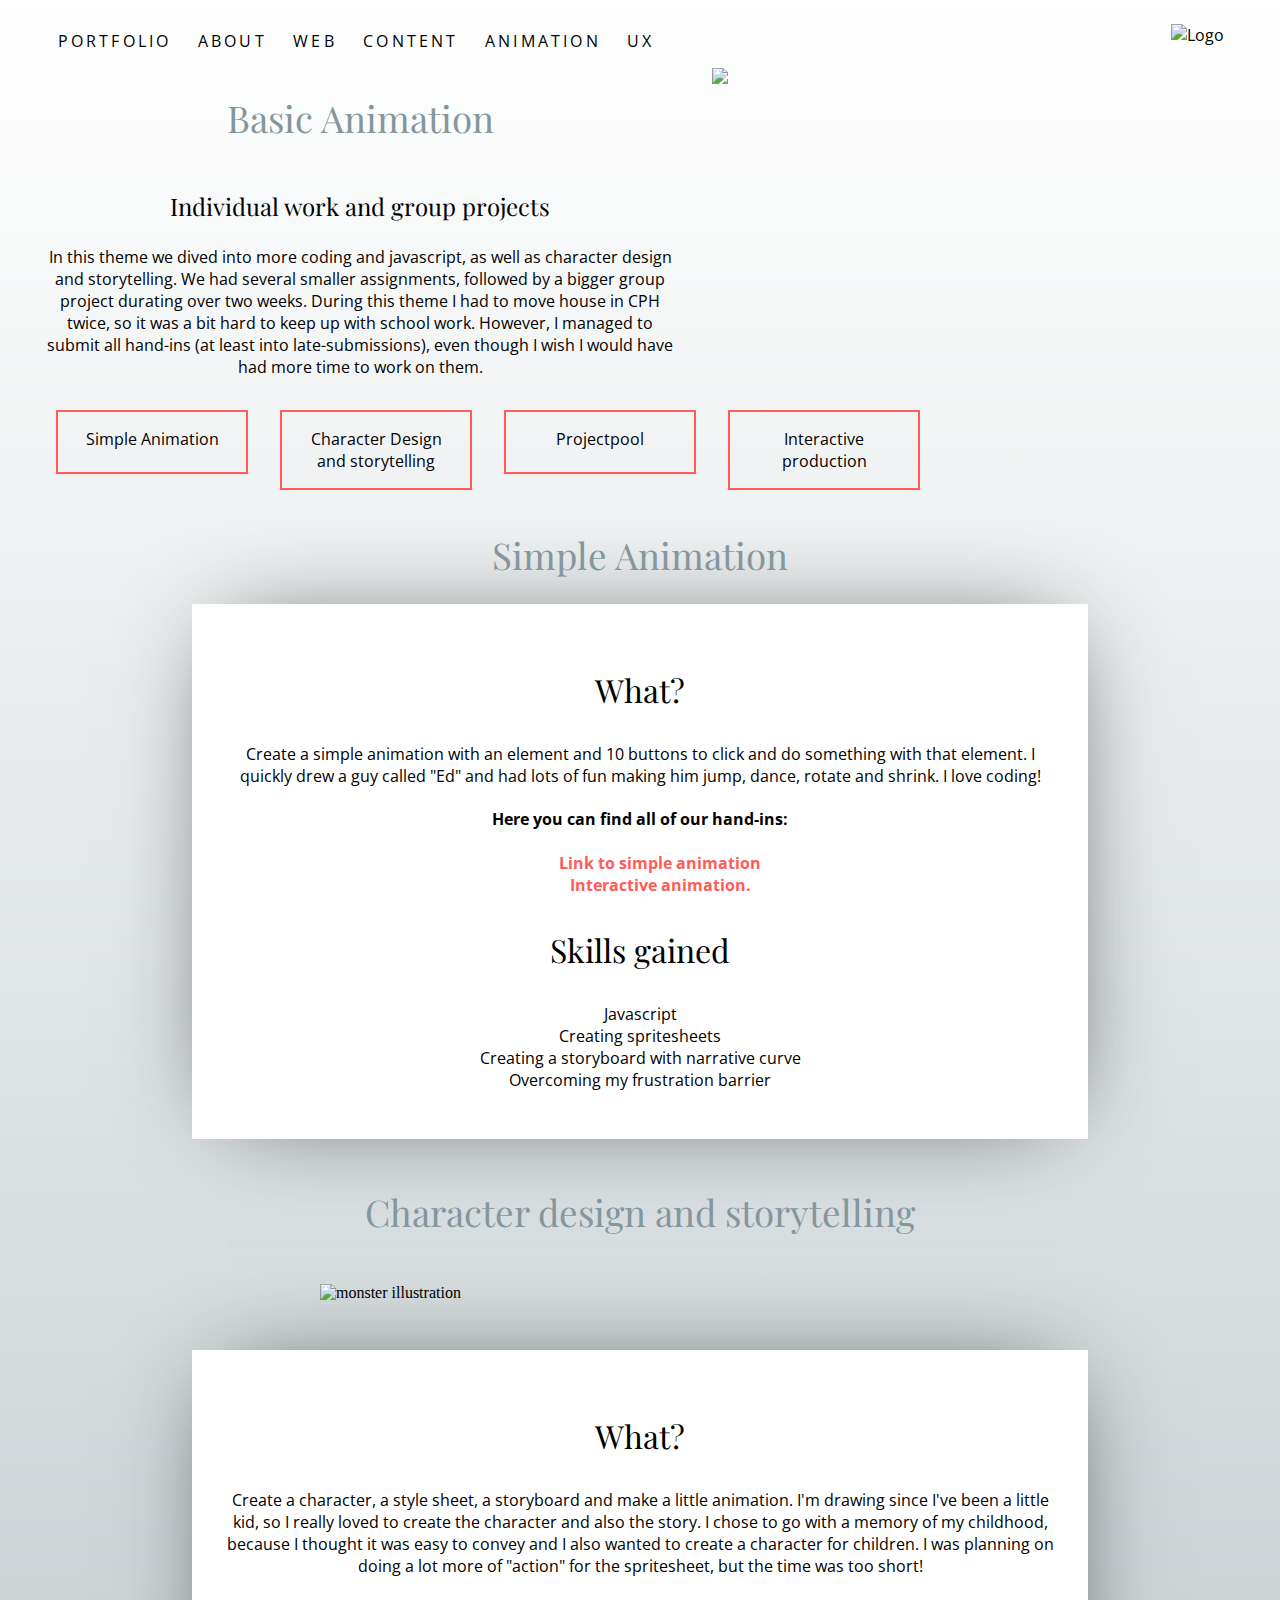
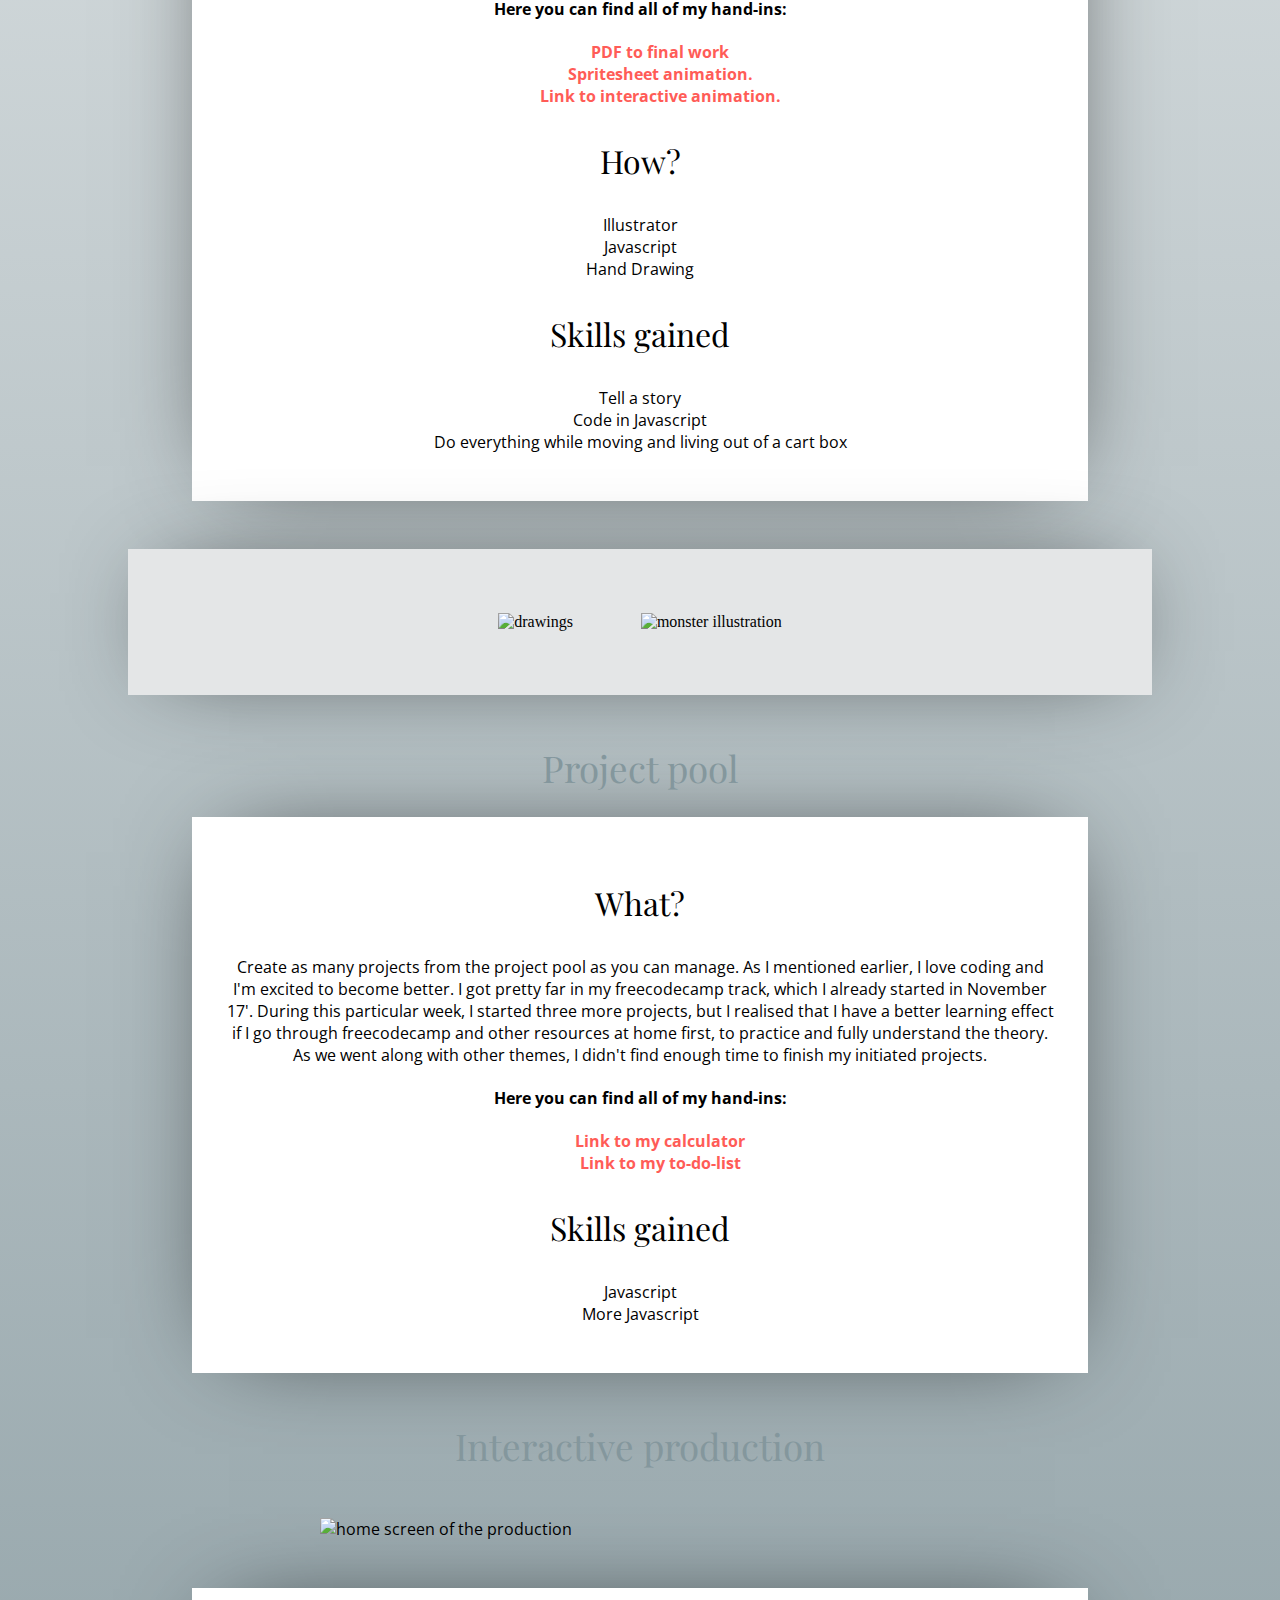
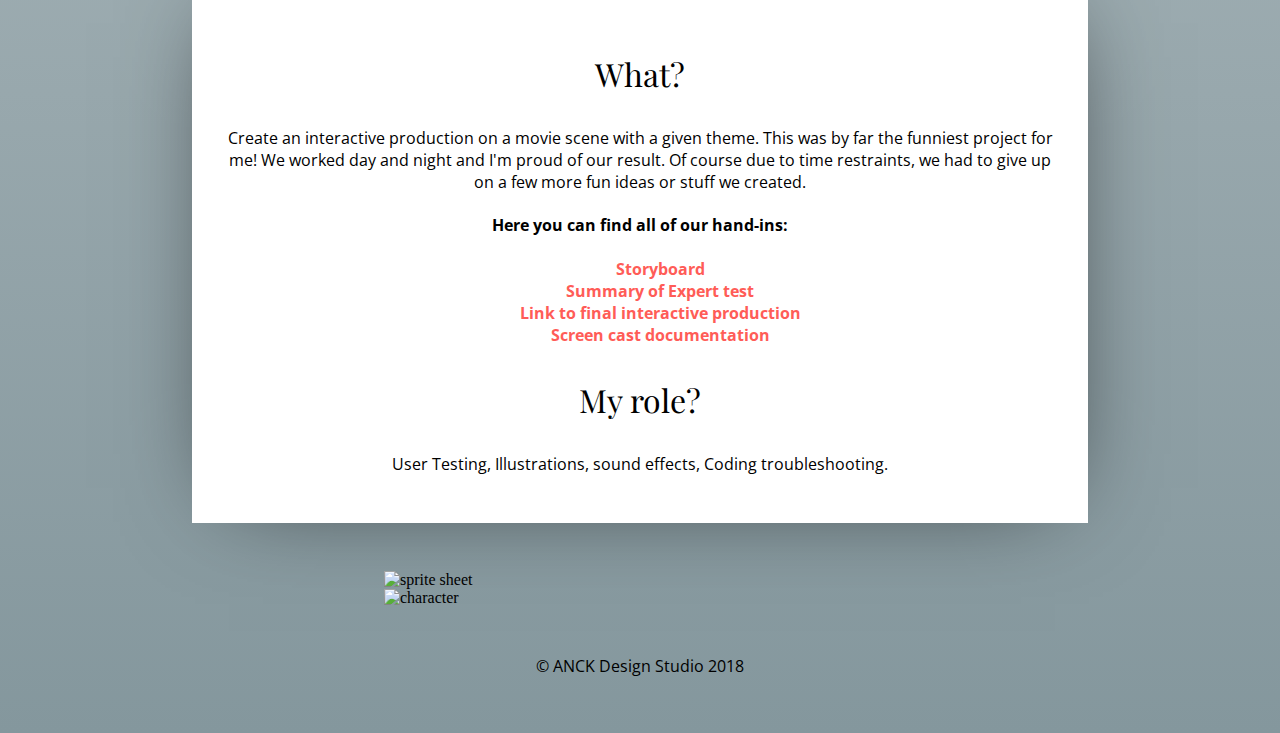
==== basicanimation.html @ 045bca90 "first commit" ====
<!DOCTYPE html>
<html lang="en">
<head>
  <meta charset="UTF-8">
  <meta name="viewport" content="width=device-width, initial-scale=1.0">
  <link rel="stylesheet" type="text/css" href="style.css">
  <link href="https://fonts.googleapis.com/css?family=Open+Sans:300" rel="stylesheet">
  <link href="https://fonts.googleapis.com/css?family=Playfair+Display" rel="stylesheet">
  <link rel="icon" type="image/png" href="images/Anck-logo.png">

  <title>ANCK Design
  </title>
</head>

<body class="basicanimationpage">

  <div class="logo">
    <a href="index.html"><img id="logo" src="images/Anck-logo.png" alt="Logo"></a>
  </div>
  <!-- Here starts the nav bar -->
  <nav class="navbar">
    <!-- Here starts the burger nav bar -->
    <div class="burgercontainer">
      <div class="burger1"></div>
      <div class="burger2"></div>
      <div class="burger3"></div>
    </div>
      <!-- Here ends the burger nav bar -->
    <div id="navmobile">
      <ul>
          <li><a class="navmobile" href="index.html">PORTFOLIO</a></li>
          <li><a class="navmobile" href="about.html">ABOUT</a></li>
          <li><a class="navmobile" href="basicweb.html">WEB</a></li>
          <li><a class="navmobile" href="basiccontent.html">CONTENT</a></li>
          <li><a class="navmobile" href="basicanimation.html">ANIMATION</a></li>
          <li><a class="navmobile" href="basicux.html">UX</a></li>
      </ul>
    </div>
        </nav>
<!-- Here ends the nav bar -->

<!--Here starts the main section -->
<main>
  <section class="sectionweb1">
    <h1 class="sectionheader1">Basic Animation</h1>
    <h2>Individual work and group projects</h2>
    <p>In this theme we dived into more coding and javascript, as well as character design and storytelling. We had several smaller assignments, followed by a bigger group project durating over two weeks. During this theme I had to move house in CPH twice, so it was a bit hard to keep up with school work. However, I managed to submit all hand-ins (at least into late-submissions), even though I wish I would have had more time to work on them.</p>
    <img class="lionintro" src="images/basic-animation-intro.png">
  </section>

<div class="buttons">
    <div class="firstbutton"><a href="#simpleanimation" class="firstbutton">Simple Animation</a></div>
    <div class="thirdbutton"><a href="#storytelling" class="secondbutton">Character Design and storytelling</a></div>
    <div class="secondbutton"><a href="#projectpool" class="firstbutton">Projectpool</a></div>
    <div class="thirdbutton"><a href="#interaction" class="secondbutton">Interactive production</a></div>
</div>


  <!--Here is the section about individual projects simple animatin and character design-->
    <section id="simpleanimation">
      <h1 class="sectionheader1">Simple Animation</h1>
      <a href="http://anckdesign.com/01-web/animations/animations.html"></a>
      <div class="responsiveweb1">
        <h3>What?</h3>
        <p>Create a simple animation with an element and 10 buttons to click and do something with that element. I quickly drew a guy called "Ed" and had lots of fun making him jump, dance, rotate and shrink. I love coding!</p>
        <h4>Here you can find all of our hand-ins:</h4>
        <ul>
          <li><a class="linkstoprojects" href="http://anckdesign.com/01-web/animations/animations.html" target="_blank">Link to simple animation</a></li>
          <li><a class="linkstoprojects" href="http://exnuncdesigns.com/kea/01-web/animation/project/crazystupidlove.html" target="_blank">Interactive animation.</a></li>
        </ul>
        <h3>Skills gained</h3>
        <p>Javascript<br>Creating spritesheets<br>Creating a storyboard with narrative curve<br>Overcoming my frustration barrier</p>
      </div>
    </section>

  <!--Here is the section about the group project in basic redesign-->
  <section id="storytelling">
    <h1 class="sectionheader1">Character design and storytelling</h1>
    <img class="desktop" src="images/monsterfamily.png" alt="monster illustration">
    <div class="responsiveweb1">
      <h3>What?</h3>
      <p>Create a character, a style sheet, a storyboard and make a little animation. I'm drawing since I've been a little kid, so I really loved to create the character and also the story. I chose to go with a memory of my childhood, because I thought it was easy to convey and I also wanted to create a character for children. I was planning on doing a lot more of "action" for the spritesheet, but the time was too short! </p>
      <h4>Here you can find all of my hand-ins:</h4>
      <ul>
        <li><a class="linkstoprojects" href="images/Storyboard-storytelling.pdf" target="_blank">PDF to final work</a></li>
        <li><a class="linkstoprojects" href="http://www.anckdesign.com/01-web/storytelling/spritesheet.html" target="_blank">Spritesheet animation.</a></li>
        <li><a class="linkstoprojects" href="http://anckdesign.com/01-web/interactions/" target="_blank">Link to interactive animation.</a></li>
      </ul>
      <h3>How?</h3>
      <p>Illustrator<br>Javascript<br>Hand Drawing</p>
      <h3>Skills gained</h3>
      <p>Tell a story<br>Code in Javascript<br>Do everything while moving and living out of a cart box</p>
    </div>
    <div id="monster-responsiveweb"class="responsiveweb2">
      <img src="images/monster2.png" alt="drawings">
      <img id="monster" src="images/Monster.png" alt="monster illustration">


    </div>

  </section>
  <!-- here is the section about the project pool-->
  <section id="projectpool">

    <h1 class="sectionheader1">Project pool</h1>
    <div class="responsiveweb1">
      <h3>What?</h3>
      <p>Create as many projects from the project pool as you can manage. As I mentioned earlier, I love coding and I'm excited to become better. I got pretty far in my freecodecamp track, which I already started in November 17'. During this particular week, I started three more projects, but I realised that I have a better learning effect if I go through freecodecamp and other resources at home first, to practice and fully understand the theory. As we went along with other themes, I didn't find enough time to finish my initiated projects.</p>
      <h4>Here you can find all of my hand-ins:</h4>
      <ul>
        <li><a class="linkstoprojects" href="http://anckdesign.com/01-web/projectpool/calculator.html" target="_blank">Link to my calculator</a></li>
        <li><a class="linkstoprojects" href="http://anckdesign.com/01-web/projectpool/todolist.html" target="_blank">Link to my to-do-list</a></li>
      </ul>
      <h3>Skills gained</h3>
      <p>Javascript<br>More Javascript</p>
    </div>

  </section>
  <!-- here is the section about the group project on an interactive movie scene-->
  <section id="interaction">
    <h1 class="sectionheader1">Interactive production</h1>
    <a href="http://exnuncdesigns.com/kea/01-web/animation/project/crazystupidlove.html" target="_blank"><img class="desktop" src="images/crazystupid.png" alt="home screen of the production"></a>
    <div class="responsiveweb1">
      <h3>What?</h3>
      <p>Create an interactive production on a movie scene with a given theme. This was by far the funniest project for me! We worked day and night and I'm proud of our result. Of course due to time restraints, we had to give up on a few more fun ideas or stuff we created.</p>
      <h4>Here you can find all of our hand-ins:</h4>
      <ul>
        <li><a class="linkstoprojects" href="http://exnuncdesigns.com/kea/01-web/animation/project/crazystupidlove.html">Storyboard</a></li>
        <li><a class="linkstoprojects" href="http://exnuncdesigns.com/kea/01-web/animation/project/crazystupidlove.html">Summary of Expert test</a></li>
        <li><a class="linkstoprojects" href="http://exnuncdesigns.com/kea/01-web/animation/project/crazystupidlove.html">Link to final interactive production</a></li>
        <li><a class="linkstoprojects" href="https://www.youtube.com/watch?v=Ic0YAn332bM&feature=youtu.be">Screen cast documentation</a></li>
      </ul>
      <h3>My role?</h3>
      <p>User Testing, Illustrations, sound effects, Coding troubleshooting.</p>

    </div>
    <div class="responsiveweb3">
      <img src="images/Emma-ryan.png" alt="sprite sheet">
      <img src="images/zombi_love_reflect.png" alt="character">
    </div>


  </section>

  <!--Here starts the footer-->

    <footer>
      <p class="footertext">&copy; ANCK Design Studio 2018</p>
    </footer>

  <!--Here ends the footer-->
  </main>
  <script src="script.js"></script>
  </body>

  </html>
---- style.css ----
*{
 box-sizing: border-box;
}

footer {
  display: flex;
  justify-content: center;
  padding: 2em;
  font-family: "Open Sans", sans-serif;
}
a{
  font-family: "Open Sans", sans-serif;
}
a:link {
  text-decoration: none;
  color: #000000;
}
a:visited {
  color: #000000;
}
a:hover{
  color: #C0D0D6;
  cursor: pointer;
}
nav{
  cursor: pointer;
}
.intro{
  font-family: "Playfair Display", serif;
  font-size: 2.5em;
  font-weight: normal;
  margin-left: 1em;
}
.introsentence{
  font-size: 1.5em;
  font-family: "Playfair Display", serif;
  margin-left: 2em;
}


ul{
  list-style: none;
}
li{
  padding-left: 0.6em;
  padding-right: 0.6em;
}
div#navmobile{
 font-family: "Open Sans", sans-serif;
 letter-spacing: 0.2em;
}
p{
  font-family: "Open Sans", sans-sans-serif;
}
h3 {
  font-family: "Playfair Display", serif;
  font-weight: 400;
  font-size: 2em;
}
h4{
  font-family: "Open Sans", sans-sans-serif;
}
a.linkstoprojects{
  color: #ff5c57;
  font-weight: bolder;
}
#logo{
  width: 3em;
  height: auto;
  margin-right: 3em;
  margin-top: 1em;
}
.logo{
  display: flex;
  justify-content: flex-end;
}
.scrolltext{
  writing-mode: vertical-rl;
  letter-spacing: 0.4em;
  font-family: "Open Sans", sans-serif;
}

.arrowscroll img{
  width: 1em;
  height: auto;
  margin-left: 1em;
  animation: arrow 2s ease-in-out infinite;
}

@keyframes arrow {
  100%{transform: translateY(3em);}
}

/*here starts the part with the survival kit/skills general styling*/
div.text a{
  font-weight: bold;
}
div.text a:hover{
  color: #ff5c57;
}
.portfolio{
  margin: auto;
  text-align: center;
  font-family: "Open Sans", sans-serif;
  letter-spacing: 0.2em;
  font-size: 2em;
  padding: 2em;
}
.boxa{
  background-color: #D7DBDB;
  width: 12em;
  height: 14em;
  margin: 0.5em;
  font-family: "Playfair Display", serif;
  text-align: center;
  font-size: 1.5em;
}
.boxa img{
    width: auto;
    height: 11em;
    display: block;
    margin-left: auto;
    margin-right: auto;
  }
.boxb{
  background-color: #F2F3F3;
  width: 13em;
  height: 15em;
  margin: 0.5em;
  font-family: "Playfair Display", serif;
  text-align: center;
  font-size: 1.5em;
}
.boxb img{
    width: 10em;
    height: auto;
    display: block;
    margin-left: auto;
    margin-right: auto;
    padding: 1em;
  }
.boxc{
  background-color: #FFA6A4;
  width: 16em;
  height: 13em;
  margin: 0.5em;
  font-family: "Playfair Display", serif;
  text-align: center;
  font-size: 1.5em;
}
.boxc img{
    width: 13em;;
    height: auto;
    display: block;
    margin-left: auto;
    margin-right: auto;
    margin-top: 2em;
  }
.boxd{
  background-color: #C0D0D6;
  width: 14em;
  height: 14em;
  margin: 0.5em;
  font-family: "Playfair Display", serif;
  text-align: center;
  font-size: 1.5em;
}
.boxd img{
    width: 5em;
    height: auto;
    display: block;
    margin-top:1em;
    margin-left: auto;
    margin-right: auto;
  }
/* here starts the general styling for the about page*/
.aboutpage{
  background: linear-gradient(#ffffff, #C0D0D6);
  background-repeat: no-repeat;
}

.sectionheader{
  color: #ff5c57;
  font-family: "Playfair Display", serif;
  font-size: 2.3em;
  font-weight: normal;
}
.sectionheader1{
  color: #84979D;
  font-family: "Playfair Display", serif;
  font-size: 2.3em;
  font-weight: normal;
}
#aboutphoto{
  width: 35vw;
  height: auto;
  filter:grayscale(1);
}
#aboutphoto:hover{
  filter: none;
}
.aboutdescription1{
  margin-left: 1em;
  margin-right: 1em;
  text-align: left;
}
.interests{
  text-align: center;
}
img.diamond1{
  width: 2em;
  height: auto;
  margin-left: 1em;
}
img.diamond2{
  width: 4em;
  height: auto;
  margin-left: 1em;
}
img.diamond3{
  width: 6em;
  height: auto;
  margin-left: 1em;
}
/*here starts the general styling for the basic web page*/
.basicwebpage{
  background: linear-gradient(#ffffff, #D7DBDB);
  background-repeat: no-repeat;
}
img.mobile{
  display: block;
  margin: auto;
  margin-top: 3em;
  margin-bottom: 3em;
}
img.desktop{
  width: 50vw;
  height: auto;
  display: block;
  margin: auto;
  margin-top: 3em;
  margin-bottom: 3em;
  box-shadow: 2px 0px 96px -35px rgba(0,0,0,0.76);

}
div.responsiveweb1{
  background-color: #ffffff;
  width: 70vw;
  display: block;
  margin: auto;
  text-align: center;
  padding: 2em;
  margin-bottom: 3em;
  box-shadow: 2px 0px 96px -35px rgba(0,0,0,0.76);
}
div.responsiveweb2{
  background-color: #84979D;
  width: 80vw;
  display: block;
  margin: auto;
  text-align: center;
  padding: 2em;
  margin-bottom: 3em;
  box-shadow: 2px 0px 96px -35px rgba(0,0,0,0.76);
}
.responsiveweb2 img{
  width: 30vw;
  height: auto;
  margin: 2em;
  box-shadow: 2px 0px 96px -35px rgba(0,0,0,0.76);

}
#monster-responsiveweb{
  background-color: #E4E6E7;
  width: 80vw;
  display: block;
  margin: auto;
  text-align: center;
  padding: 2em;
  margin-bottom: 3em;
  box-shadow: 2px 0px 96px -35px rgba(0,0,0,0.76);
}
/*here starts the styling for the basic content page*/
.basiccontentpage{
  background: linear-gradient(#ffffff, #EEF3F4);
  background-repeat: no-repeat;
}
/*here starts the general styling for the basic animation page*/
.basicanimationpage{
  background: linear-gradient(#ffffff, #84979D);
  background-repeat: no-repeat;
}

#basicanimationintro{
  width: 400px;
  height:400px;
  background-image: url(basic-animation-intro.png);
  animation: lion 2s steps(2) infinite;
}
@keyframes lion{
  to{
    background-position: -800px 0px;
  }
}
#monster{
  box-shadow: none;
  width: 12em;
  height: auto;
}
div.responsiveweb3{
  width: 70vw;
  height: auto;
  display: block;
  margin: auto;
}
.responsiveweb3 img{
  width: 40vw;
  height: auto;
  display: block;
  margin: auto;
}
/* here starts the general styling for the basic ux page*/
.basicuxpage{
  background: linear-gradient(#ffffff, #C0D0D6);
  background-repeat: no-repeat;
}
img.app{
  width: 30vw;
  height: auto;
  margin: auto;
  display: block;
  margin-top: 3em;
  margin-bottom: 3em;
}
.basicux1{
  background-color: #84979D;
  width: 70vw;
  display: block;
  margin: auto;
  text-align: center;
  padding: 2em;
  margin-bottom: 3em;
  box-shadow: 2px 0px 96px -35px rgba(0,0,0,0.76);
}
.basicux1 img{
  width: 10vw;
  height: auto;
  margin: 2em;
}
.basicux2{
  background-color: #e6285a;
  width: 80vw;
  display: block;
  margin: auto;
  text-align: center;
  padding: 2em;
  margin-bottom: 3em;
  box-shadow: 2px 0px 96px -35px rgba(0,0,0,0.76);
}
.basicux2 img{
  width: 30vw;
  height: auto;
  margin: 2em;
  box-shadow: 2px 0px 96px -35px rgba(0,0,0,0.76);

}
/*here starts the styling for MOBILE screens*/
@media (max-width: 750px){

#logo{
  margin: auto;
  display: block;
  }

/*here is the styling for the burger menu*/
.burgercontainer{
  display: inline-block;
  cursor: pointer;
}
div.burger1{
  width: 1.7em;
  height:0.1em;
  background-color: #FF5C57;
  margin: 0.5em 0;
}
div.burger2{
  width: 1.6em;
  height:0.1em;
  background-color: #FF5C57;
  margin: 0.5em 0 0.5em 0.2em;
}
div.burger3{
  width: 2em;
  height:0.1em;
  background-color: #FF5C57;
  margin: 0.5em 0;
}
.change div.burger1 {
    -webkit-transform: rotate(-45deg) translate(-9px, 6px);
    transform: rotate(-45deg) translate(-9px, 6px);
}
.change div.burger2 {
  opacity: 0;
}
.change div.burger3 {
  -webkit-transform: rotate(45deg) translate(-8px, -8px);
    transform: rotate(45deg) translate(-8px, -8px);
}
div#navmobile{
 text-align: center;
 display: none;
 background-color: #FF5C57;
 width: 100vw;
 padding-top: 1em;
 padding-bottom: 1em;
}
a.navmobile:hover{
 color: #ffffff;
}
div.buttons{
  text-align: center;
}
/*here ends the styling for the burger menu*/
/*here is the styling for the index page as mobile and tablet version*/
.redbox{
  min-width: 100vw;
  min-height: 40vh;
  background-color: #FF5C57;
  font-family: "Playfair Display", serif;
}
.bluebox{
  width: 100vw;
  height: 15vh;
  background-color: #C0D0D6;
}
.scrolltext{
  margin-left: 2em;
  margin-top: 1em;
  letter-spacing: 0.2em;
}

.arrowscroll img{
  margin-left: 2em;
}
#junglesprite{
  background-image: url(jungle-intro-sprite-mobile.png);
  width: 331px;
  height: 300px;
  animation: jungle 2.5s steps(10) infinite;
  margin: auto;
  display: block;
}
@keyframes jungle {
  to {background-position: -3310px 0px;}
}
div#jungleposition{
  margin: auto;
  display: block;
  margin-top: -2em;
}
.intro{
  font-family: "Playfair Display", serif;
  font-size: 2em;
  font-weight: normal;
  margin-left: 1em;
}
.introsentence{
  font-size: 1em;
  font-family: "Playfair Display", serif;
  margin-left: 1em;
}
.boxa{
  display: block;
  margin: auto;
  margin-bottom: 1em;
}
.boxb{
  display: block;
  margin: auto;
  margin-bottom: 1em;
}
.boxc{
  display: block;
  margin: auto;
  margin-bottom: 1em;
}
.boxd{
  display: block;
  margin: auto;
}
img.image{
  margin-top: 1em;
}
h1.sectionheader{
 text-align: center;
}
h1.sectionheader1{
 text-align: center;
}
h2{
  text-align: center;
}
p{
  text-align: center;
  margin-left: 1em;
  margin-right: 1em;
}
/* here ends the styling of the index page*/
img#aboutphoto{
  margin: auto;
  display: block;
  width: 70vw;
  height: auto;
}
img.mobile{
  width: 80vw;
  height: auto;
  margin: auto;
  display: block;
}
.aboutdescription{
  text-align: left;
}
/* some styling of the images on the project sites for smaller screens*/
img.desktop{
  width: 80vw;
  height: auto;
}

div.responsiveweb2{
  width: 90vw;
  height: auto:
}
div.responsiveweb2 img{
  width: 60vw;
  height: auto;
}
div.basicux1 img{
  width: 20vw;
  height: auto;
}
div.basicux2 img{
  width: 60vw;
  height: auto;
}
img.basicwebintro{
  margin: auto;
  display: block;
  width: 70vw;
  height: auto;
}
img.lionintro{
  width: 80vw;
  height: auto;
  margin: auto;
  display: block;
}

}
/*here starts the styling for medium and large sized screens*/
@media (min-width: 750px){

nav li{
  display: inline-block;
}
div#navmobile{
  margin-top: -2em;
}
div.redboxflex{
  display: flex;
}
.redbox{
  width: 70vw;
  height: 100vh;
  background-color: #FF5C57;
  margin-left: 2.5em;
}
.bluebox{
  width: 20vw;
  height: 100vh;;
  background-color: #C0D0D6;
}

#junglesprite{
  background-image: url(jungle-intro-sprite3.png);
  width: 838.5px;
  height: 760px;
  animation: jungle 2.5s steps(10) infinite;
}
@keyframes jungle {
  to {background-position: -8385px 0px;}
}
#jungleposition{
  margin: auto;
  display: block;
  margin-top: -2em;
}
section.scroll{
  display: flex;
  justify-content: flex-end;
}

.intro-wrapper{
  display: flex;
  flex-direction: column;
  justify-content: center;
}
.intro{
  font-size: 2em;
  font-weight: normal;
  margin: auto;
  display: block;
  margin-bottom: 1em;
  margin-top: 1em;
}
.introsentence{

}

.portfoliogrid{
  display: grid;
  grid-template-columns: 2fr 2fr;
  grid-template-rows: 2fr 2fr;
  grid-gap: 0.5em;
  grid-template-areas:
  "boxa boxb"
  "boxc boxd";
}
.boxa{
  background-color: #FFA6A4;
  grid-area: boxa;
  filter:grayscale(1);
  width: 12em;
  height: 14em;
  justify-self: end;
  transition: width 2s, height 2s;
}
.boxa:hover{
  width: 13em;
  height: 15em;
  filter: none;
}
.boxb{
  background-color: #F2F3F3;
  grid-area: boxb;
  filter:grayscale(1);
  width: 13em;
  height: 15em;
  transition: width 2s, height 2s;
}
.boxb:hover{
  width: 14em;
  height: 16em;
  filter: none;
}
.boxc{
  background-color: #D7DBDB;
  grid-area: boxc;
  filter:grayscale(1);
  width: 16em;
  height: 13em;
  justify-self: end;
  transition: width 2s, height 2s;
}
.boxc:hover{
  width: 17em;
  height: 12em;
  filter: none;
}
.boxd{
  background-color: #C0D0D6;
  grid-area: boxd;
  filter:grayscale(1);
  width: 14em;
  height: 14em;
  transition: width 2s, height 2s;
}
.boxd:hover{
  width: 12em;
  height: 14em;
  filter: none;
}
/* here starts styling for the about page*/
#aboutp{
  grid-area: left2;
}
p.aboutdescription{
  grid-area: left3;
  align-self: flex-start;
}
#aboutphoto{
  grid-row: 2 / span 2;
}
/* here starts the styling for the basic web page*/
.sectionweb1{
  display: grid;
  grid-template-columns: 2fr 2fr;
  grid-template-rows: 1fr 0.5fr 1.5fr;
  grid-template-areas:
  "left right"
  "left2 right2"
  "left3 right3";
}
img.basicwebintro{
  grid-row: 1 / 4;
  width: 30vw;
  height: auto;
}
h1.sectionheader{
  grid-area: left;
  text-align: center;
}
h1.sectionheader1{
  grid-area: left;
  text-align: center;
}
h2{
  grid-area: left2;
  text-align: center;
  font-family: "Playfair Display", serif;
  font-weight: lighter;
  margin: 1em;
}
.sectionweb1 p{
  grid-area: left3;
  text-align: center;
  font-family: "Open Sans", sans-serif;
  align-self: flex-start;
  width: 50vw;
  margin: 0 2em 0 2em;
}

div.buttons{
  display: flex;
  flex-direction: row;
  flex-wrap: wrap;

}
div.firstbutton{
  width: 12em;
  height: 4em;
  border: 2px solid #ff5c57;
  text-align: center;
  font-family: "Open Sans", sans-serif;
  padding: 1em 1em 1em 1em;
  margin: 1em;
  margin-left: 3em;
}
div.firstbutton:hover{
  background-color: #ff5c57;
  color: #ffffff;
}
div.thirdbutton{
  width: 12em;
  height: 5em;
  border: 2px solid #ff5c57;
  text-align: center;
  font-family: "Open Sans", sans-serif;
  padding: 1em 1em 1em 1em;
  margin: 1em;
  margin-left: 1em;
}
div.thirdbutton:hover{
  background-color: #ff5c57;
  color: #ffffff;
}

div.secondbutton{
  width: 12em;
  height: 4em;
  border: 2px solid #ff5c57;
  text-align: center;
  font-family: "Open Sans", sans-serif;
  padding: 1em 1em 1em 1em;
  margin: 1em;
}
div.secondbutton:hover{
  background-color: #ff5c57;
  color: #ffffff;
}
img.lionintro{
  width: 35vw;
  height: auto;
  grid-row: 1 / 4;
}
}
/*here starts the styling for desktop and large sized screens*/
@media (min-width: 700px){

}
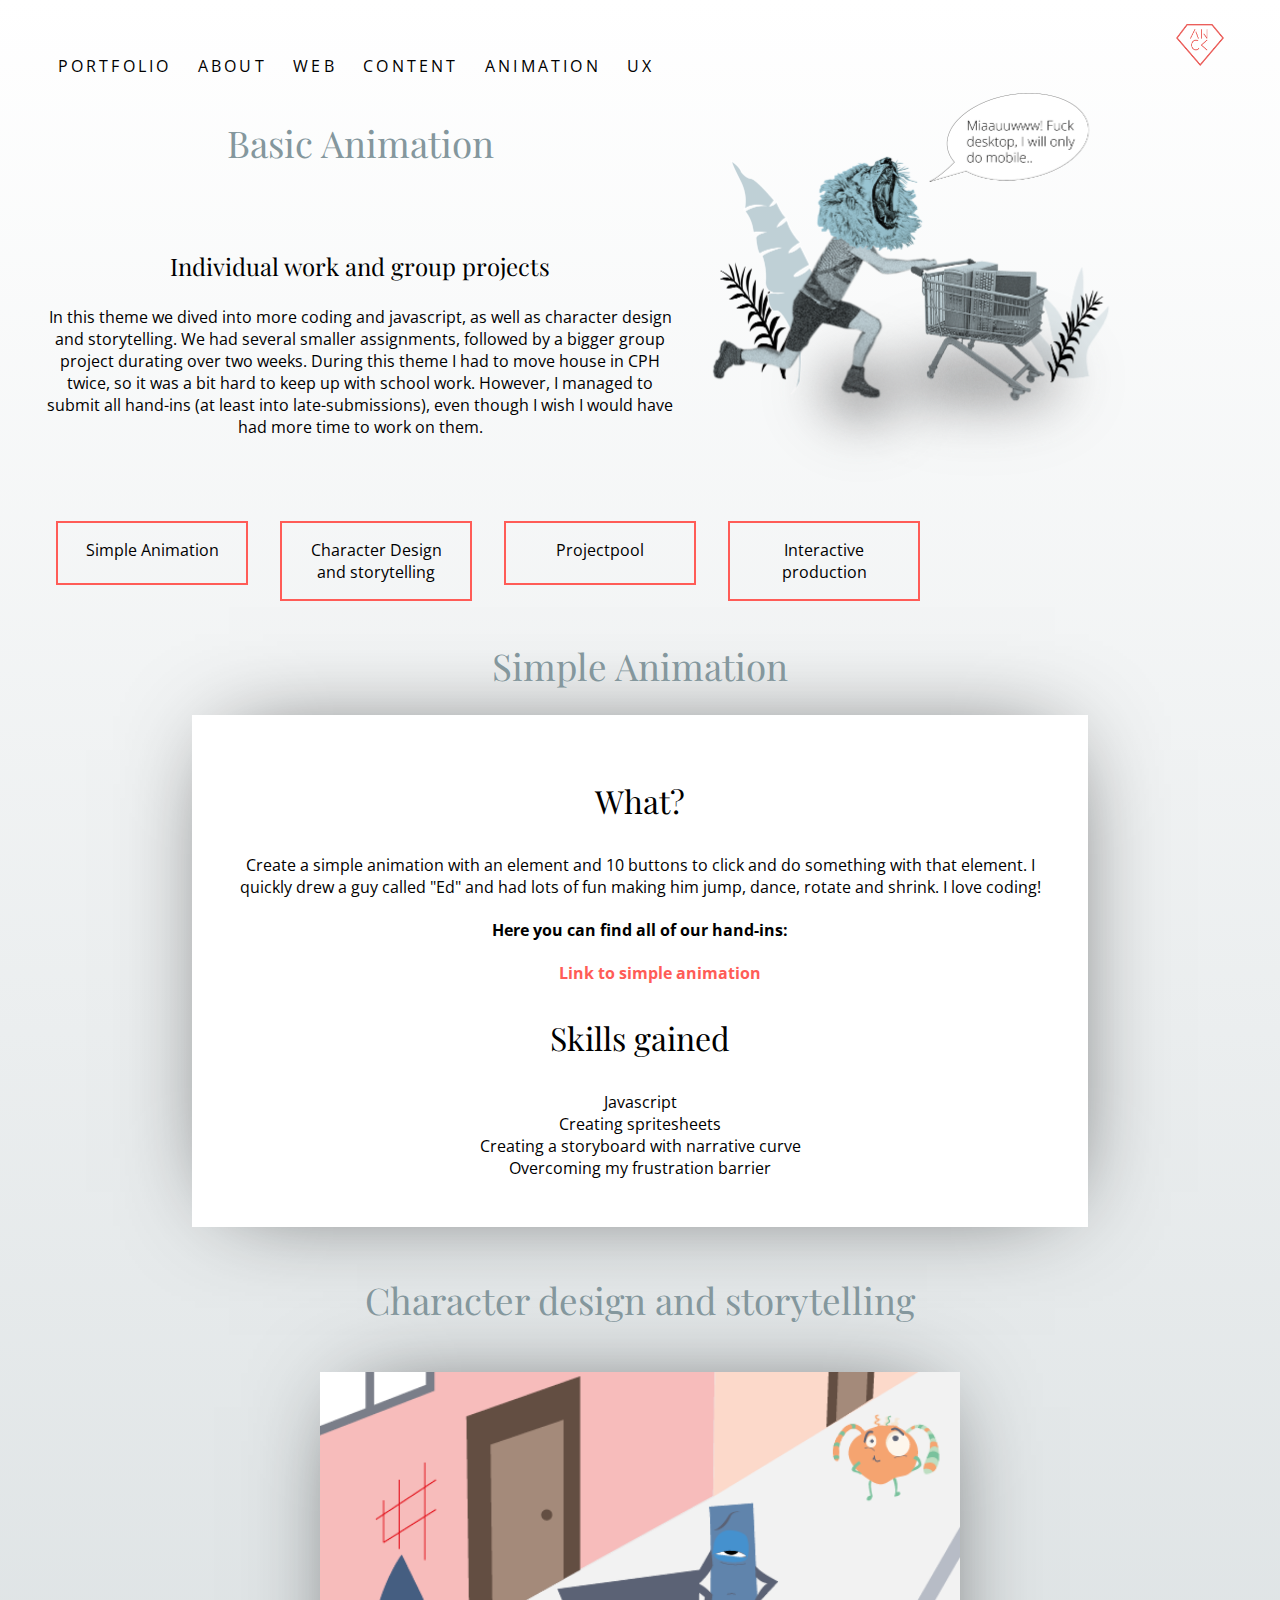
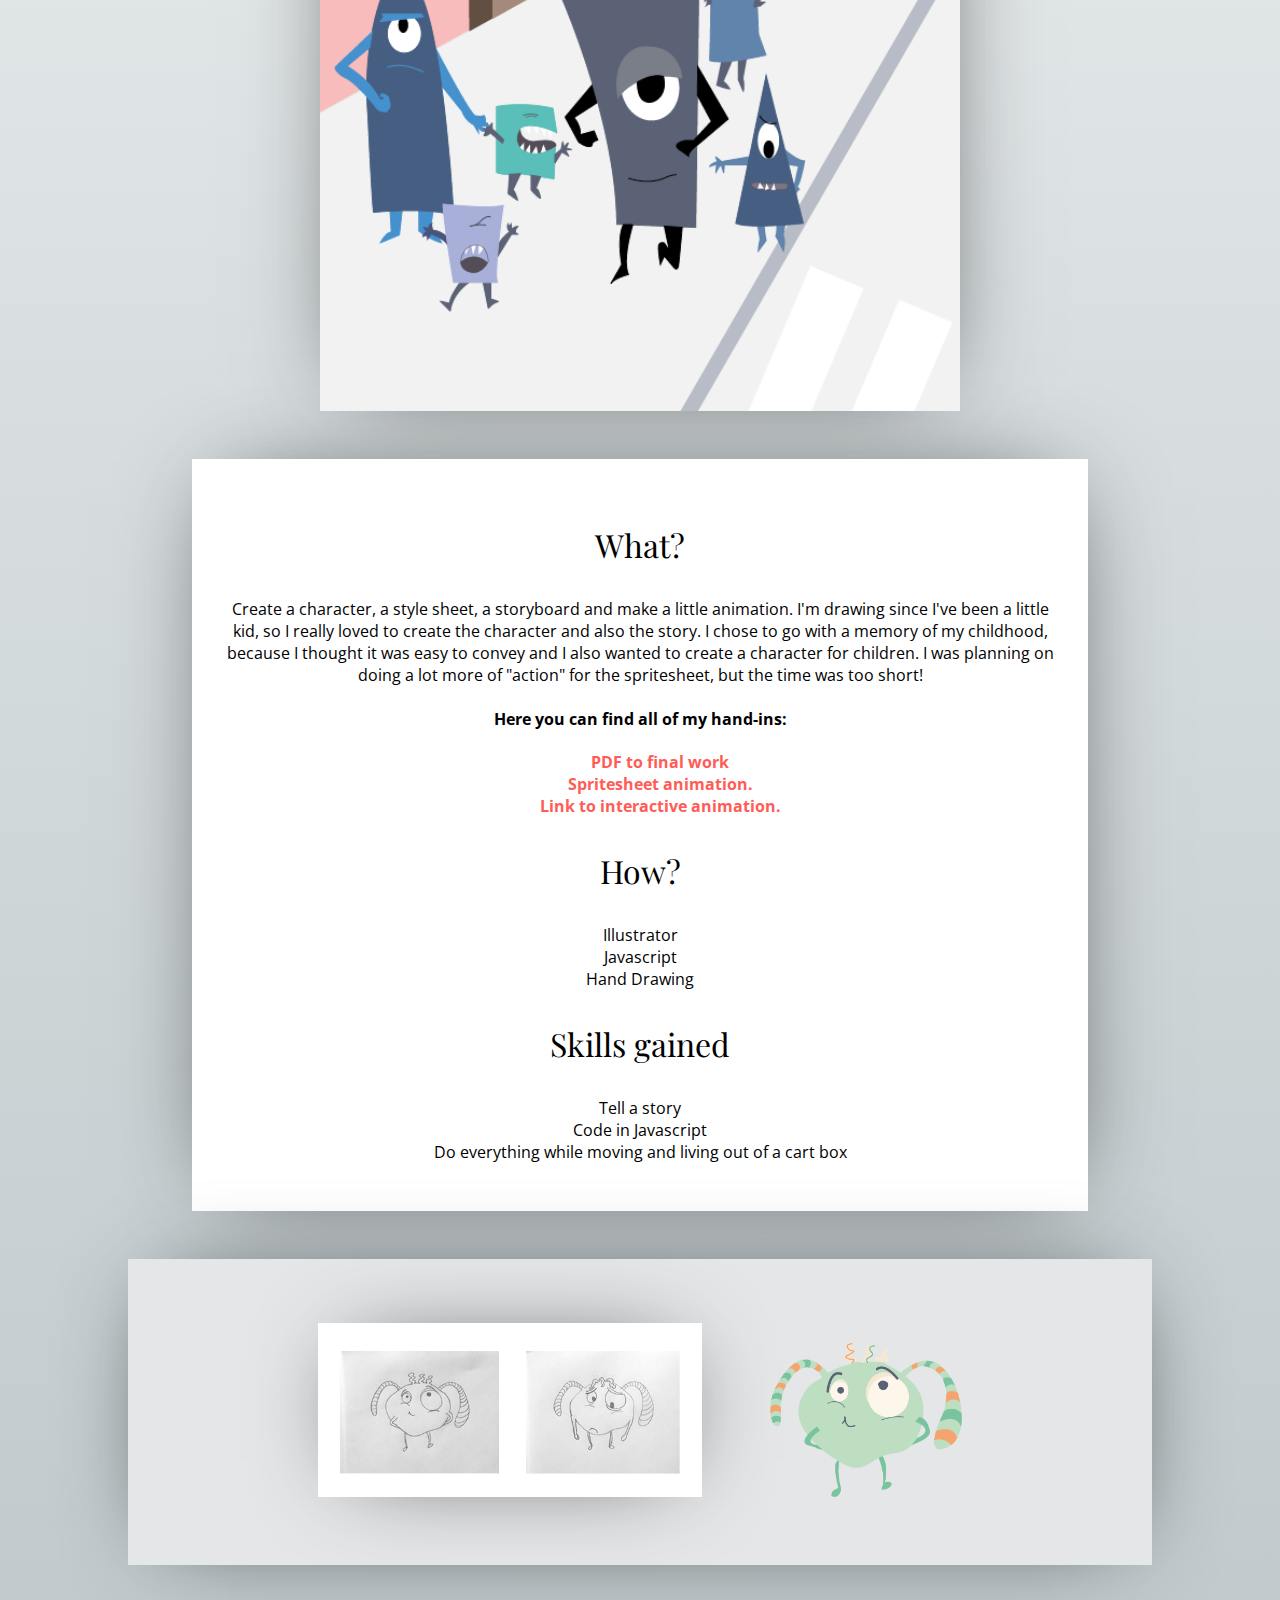
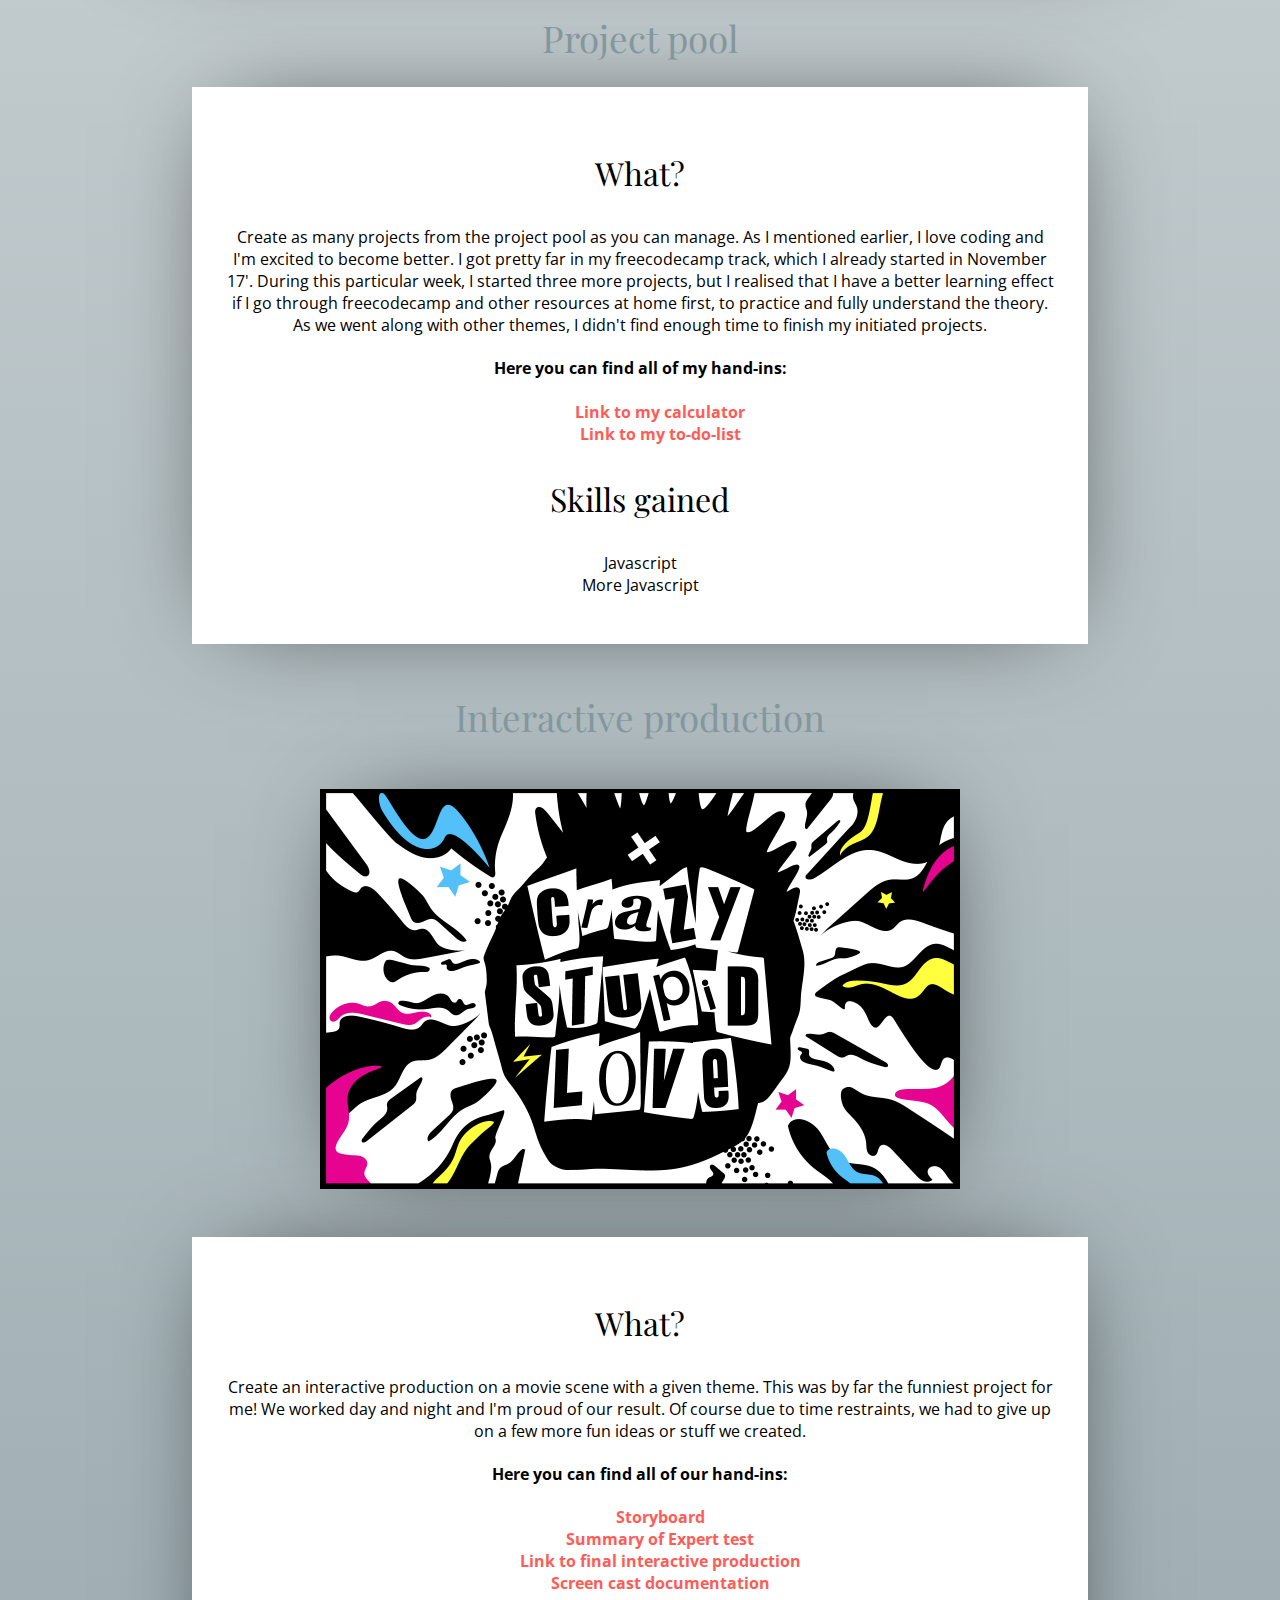
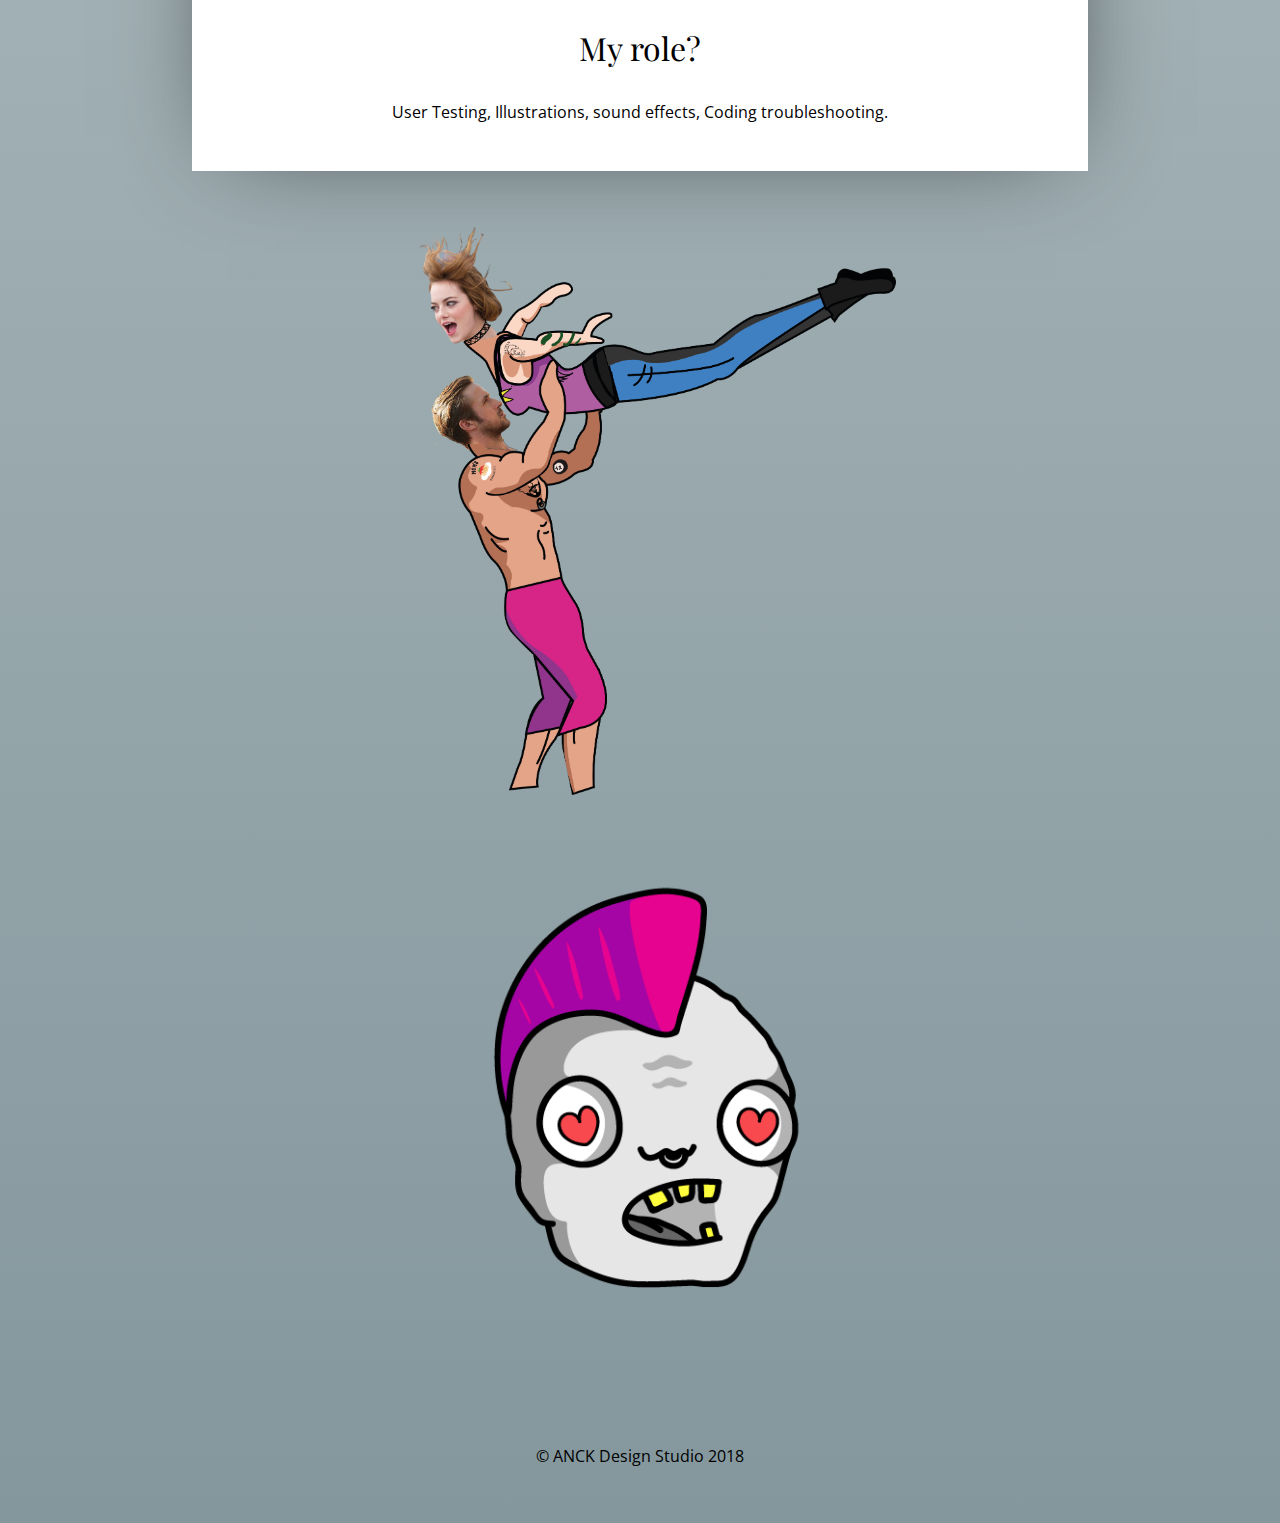
==== commit fff0d2fa: "second commit" ====
--- a/basicanimation.html
+++ b/basicanimation.html
@@ -66,7 +66,7 @@
         <h4>Here you can find all of our hand-ins:</h4>
         <ul>
           <li><a class="linkstoprojects" href="http://anckdesign.com/01-web/animations/animations.html" target="_blank">Link to simple animation</a></li>
-          <li><a class="linkstoprojects" href="http://exnuncdesigns.com/kea/01-web/animation/project/crazystupidlove.html" target="_blank">Interactive animation.</a></li>
+          
         </ul>
         <h3>Skills gained</h3>
         <p>Javascript<br>Creating spritesheets<br>Creating a storyboard with narrative curve<br>Overcoming my frustration barrier</p>
@@ -125,10 +125,10 @@
       <p>Create an interactive production on a movie scene with a given theme. This was by far the funniest project for me! We worked day and night and I'm proud of our result. Of course due to time restraints, we had to give up on a few more fun ideas or stuff we created.</p>
       <h4>Here you can find all of our hand-ins:</h4>
       <ul>
-        <li><a class="linkstoprojects" href="http://exnuncdesigns.com/kea/01-web/animation/project/crazystupidlove.html">Storyboard</a></li>
-        <li><a class="linkstoprojects" href="http://exnuncdesigns.com/kea/01-web/animation/project/crazystupidlove.html">Summary of Expert test</a></li>
-        <li><a class="linkstoprojects" href="http://exnuncdesigns.com/kea/01-web/animation/project/crazystupidlove.html">Link to final interactive production</a></li>
-        <li><a class="linkstoprojects" href="https://www.youtube.com/watch?v=Ic0YAn332bM&feature=youtu.be">Screen cast documentation</a></li>
+        <li><a class="linkstoprojects" href="images/storyboard-crazystupid.pdf" target="_blank">Storyboard</a></li>
+        <li><a class="linkstoprojects" href="images/expert-test.pdf" target="_blank">Summary of Expert test</a></li>
+        <li><a class="linkstoprojects" href="http://exnuncdesigns.com/kea/01-web/animation/project/crazystupidlove.html" target="_blank">Link to final interactive production</a></li>
+        <li><a class="linkstoprojects" href="https://www.youtube.com/watch?v=Ic0YAn332bM&feature=youtu.be" target="_blank">Screen cast documentation</a></li>
       </ul>
       <h3>My role?</h3>
       <p>User Testing, Illustrations, sound effects, Coding troubleshooting.</p>
--- a/style.css
+++ b/style.css
@@ -483,6 +483,8 @@
   display: block;
   margin: auto;
   margin-bottom: 1em;
+  width: 14em;
+  height: auto;
 }
 .boxd{
   display: block;
@@ -519,6 +521,9 @@
   display: block;
 }
 .aboutdescription{
+  text-align: left;
+}
+.aboutdescription1{
   text-align: left;
 }
 /* some styling of the images on the project sites for smaller screens*/
@@ -784,7 +789,3 @@
   grid-row: 1 / 4;
 }
 }
-/*here starts the styling for desktop and large sized screens*/
-@media (min-width: 700px){
-
-}
